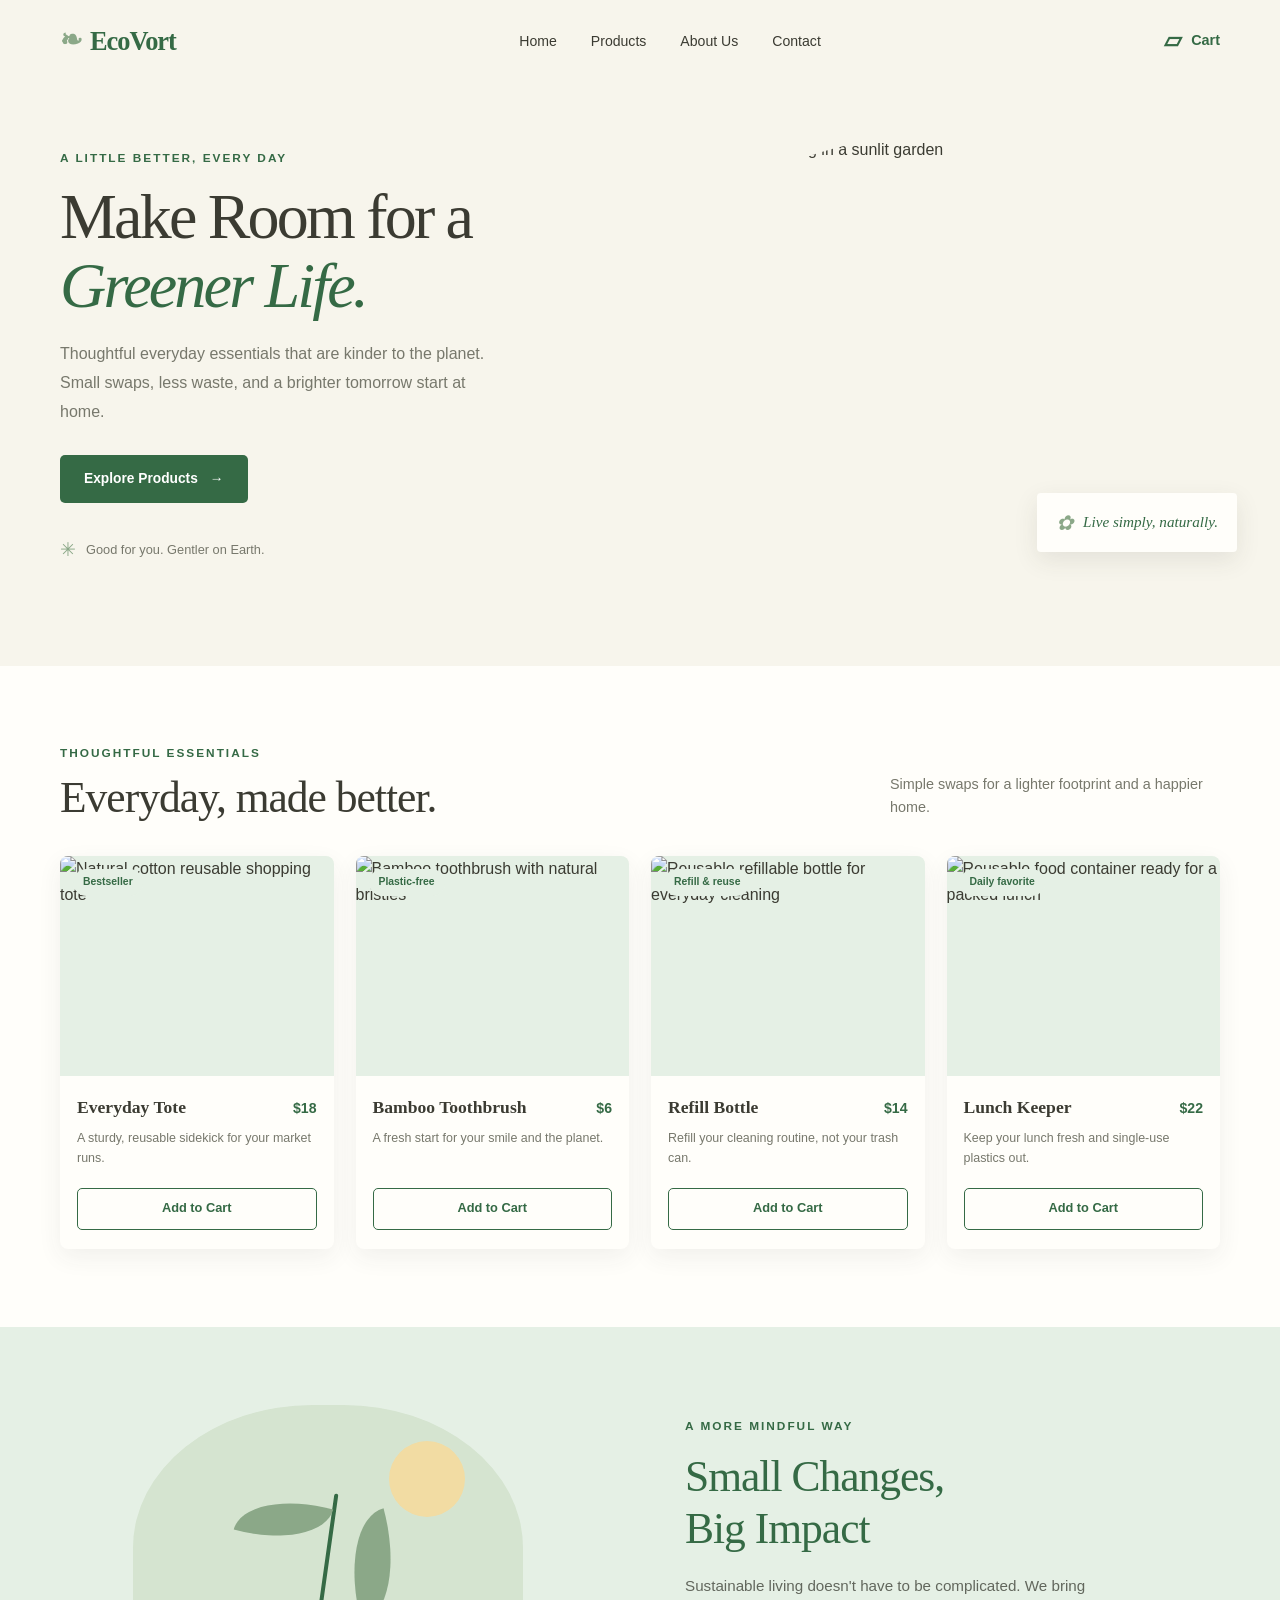
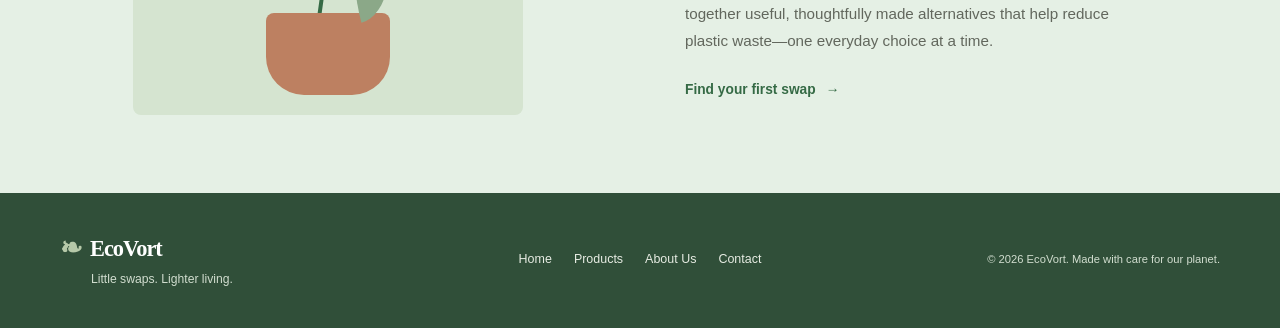
==== index.html @ c3f813a4 "Merge branch 'main' of https://github.com/suryansh-cse/EcoVort" ====
<!DOCTYPE html>
<html lang="en">
<head>
    <meta charset="UTF-8">
    <meta name="viewport" content="width=device-width, initial-scale=1.0">
    <meta name="description" content="Thoughtful everyday essentials for a greener, lower-waste life. Shop sustainable favorites at EcoVort.">
    <title>EcoVort</title>
    <link rel="stylesheet" href="css/style.css">
     <link rel="icon" type="image/svg+xml" href="assets/ecovort-logo.svg">
</head>
<body>
    <!-- Site header and main navigation -->
    <header class="site-header">
        <div class="container header-content">
            <a class="brand" href="#home" aria-label="EcoVort home">
                <span class="brand-leaf" aria-hidden="true">❧</span>
                <span>EcoVort</span>
            </a>

            <nav class="main-nav" aria-label="Main navigation">
                <a href="#home">Home</a>
                <a href="product.html">Products</a>
                <a href="about.html">About Us</a>
                <a href="contact.html">Contact</a>
            </nav>

            <a class="cart-link" href="products.html" aria-label="Shopping cart">
                <span aria-hidden="true">▱</span>
                <span>Cart</span>
            </a>
        </div>
    </header>

    <main>
        <!-- Welcome banner -->
        <section class="hero" id="home">
            <div class="container hero-content">
                <div class="hero-copy">
                    <p class="eyebrow">A little better, every day</p>
                    <h1>Make Room for a <span>Greener Life.</span></h1>
                    <p class="hero-description">
                        Thoughtful everyday essentials that are kinder to the planet.
                        Small swaps, less waste, and a brighter tomorrow start at home.
                    </p>
                    <a class="button button-primary" href="#products">Explore Products <span aria-hidden="true">→</span></a>
                    <div class="hero-note">
                        <span class="note-icon" aria-hidden="true">✳</span>
                        <span>Good for you. Gentler on Earth.</span>
                    </div>
                </div>
                <div class="hero-image-wrap">
                    <img
                        class="hero-image"
                        src="https://images.unsplash.com/photo-1416879595882-3373a0480b5b?auto=format&fit=crop&w=1100&q=85"
                        alt="Green plants growing in a sunlit garden"
                    >
                    <div class="image-caption">
                        <span class="caption-mark" aria-hidden="true">✿</span>
                        <span>Live simply, naturally.</span>
                    </div>
                </div>
            </div>
        </section>

        <!-- Featured sustainable essentials -->
        <section class="products-section section-padding" id="products">
            <div class="container">
                <div class="section-heading">
                    <div>
                        <p class="eyebrow">Thoughtful essentials</p>
                        <h2>Everyday, made better.</h2>
                    </div>
                    <p>Simple swaps for a lighter footprint and a happier home.</p>
                </div>

                <div class="product-grid">
                    <article class="product-card">
                        <div class="product-image-wrap">
                            <img src="https://images.unsplash.com/photo-1597481499750-3e6b22637e12?auto=format&fit=crop&w=750&q=80" alt="Natural cotton reusable shopping tote" loading="lazy">
                            <span class="product-label">Bestseller</span>
                        </div>
                        <div class="product-info">
                            <div class="product-title-row">
                                <h3>Everyday Tote</h3>
                                <span class="price">$18</span>
                            </div>
                            <p>A sturdy, reusable sidekick for your market runs.</p>
                            <button class="button button-outline" type="button">Add to Cart</button>
                        </div>
                    </article>

                    <article class="product-card">
                        <div class="product-image-wrap">
                            <img src="https://images.unsplash.com/photo-1609840114035-3c981b782dfe?auto=format&fit=crop&w=750&q=80" alt="Bamboo toothbrush with natural bristles" loading="lazy">
                            <span class="product-label">Plastic-free</span>
                        </div>
                        <div class="product-info">
                            <div class="product-title-row">
                                <h3>Bamboo Toothbrush</h3>
                                <span class="price">$6</span>
                            </div>
                            <p>A fresh start for your smile and the planet.</p>
                            <button class="button button-outline" type="button">Add to Cart</button>
                        </div>
                    </article>

                    <article class="product-card">
                        <div class="product-image-wrap">
                            <img src="https://images.unsplash.com/photo-1602143407151-7111542de6e8?auto=format&fit=crop&w=750&q=80" alt="Reusable refillable bottle for everyday cleaning" loading="lazy">
                            <span class="product-label">Refill & reuse</span>
                        </div>
                        <div class="product-info">
                            <div class="product-title-row">
                                <h3>Refill Bottle</h3>
                                <span class="price">$14</span>
                            </div>
                            <p>Refill your cleaning routine, not your trash can.</p>
                            <button class="button button-outline" type="button">Add to Cart</button>
                        </div>
                    </article>

                    <article class="product-card">
                        <div class="product-image-wrap">
                            <img src="https://images.unsplash.com/photo-1604335399105-a0c585fd81a1?auto=format&fit=crop&w=750&q=80" alt="Reusable food container ready for a packed lunch" loading="lazy">
                            <span class="product-label">Daily favorite</span>
                        </div>
                        <div class="product-info">
                            <div class="product-title-row">
                                <h3>Lunch Keeper</h3>
                                <span class="price">$22</span>
                            </div>
                            <p>Keep your lunch fresh and single-use plastics out.</p>
                            <button class="button button-outline" type="button">Add to Cart</button>
                        </div>
                    </article>
                </div>
            </div>
        </section>

        <!-- Our approach to sustainable living -->
        <section class="about-section section-padding" id="about">
            <div class="container about-content">
                <div class="about-art" aria-hidden="true">
                    <span class="about-sun"></span>
                    <span class="about-leaf about-leaf-one"></span>
                    <span class="about-leaf about-leaf-two"></span>
                    <span class="about-stem"></span>
                    <span class="about-pot"></span>
                </div>
                <div class="about-copy">
                    <p class="eyebrow">A more mindful way</p>
                    <h2>Small Changes,<br>Big Impact</h2>
                    <p>
                        Sustainable living doesn't have to be complicated. We bring
                        together useful, thoughtfully made alternatives that help
                        reduce plastic waste—one everyday choice at a time.
                    </p>
                    <a class="text-link" href="#products">Find your first swap <span aria-hidden="true">→</span></a>
                </div>
            </div>
        </section>
    </main>

    <!-- Footer and secondary navigation -->
    <footer class="site-footer" id="contact">
        <div class="container footer-content">
            <div class="footer-brand">
                <a class="brand" href="#home"><span class="brand-leaf" aria-hidden="true">❧</span><span>EcoVort</span></a>
                <p>Little swaps. Lighter living.</p>
            </div>
            <nav class="footer-nav" aria-label="Footer navigation">
                <a href="#home">Home</a>
                <a href="#products">Products</a>
                <a href="#about">About Us</a>
                <a href="mailto:hello@ecovort.example">Contact</a>
            </nav>
            <p class="copyright">© 2026 EcoVort. Made with care for our planet.</p>
        </div>
    </footer>
</body>
</html>
---- css/style.css ----
:root {
    --background: #F7F5EC;
    --light-green: #E5F0E5;
    --dark-green: #356A45;
    --accent-green: #8BA888;
    --text: #3B3B32;
    --white: #fffefa;
    --muted: #77786c;
}

* {
    box-sizing: border-box;
}

html {
    scroll-behavior: smooth;
}

body {
    margin: 0;
    background: var(--background);
    color: var(--text);
    font-family: "Avenir Next", Avenir, "Segoe UI", sans-serif;
    line-height: 1.6;
}

img {
    display: block;
    max-width: 100%;
}

a {
    color: inherit;
    text-decoration: none;
}

button {
    font: inherit;
}

.container {
    width: min(1160px, calc(100% - 48px));
    margin: 0 auto;
}

.site-header {
    position: relative;
    z-index: 1;
    background: var(--background);
}

.header-content {
    min-height: 82px;
    display: flex;
    align-items: center;
    justify-content: space-between;
    gap: 28px;
}

.brand {
    display: inline-flex;
    align-items: center;
    gap: 8px;
    color: var(--dark-green);
    font-family: Georgia, "Times New Roman", serif;
    font-size: 1.65rem;
    font-weight: 700;
    letter-spacing: -1px;
}

.brand-leaf {
    color: var(--accent-green);
    font-size: 1.7rem;
    line-height: 1;
}

.main-nav,
.footer-nav {
    display: flex;
    align-items: center;
    gap: 34px;
}

.main-nav a,
.footer-nav a {
    color: var(--text);
    font-size: 0.88rem;
    transition: color 160ms ease;
}

.main-nav a:hover,
.footer-nav a:hover {
    color: var(--dark-green);
}

.cart-link {
    display: inline-flex;
    align-items: center;
    gap: 9px;
    color: var(--dark-green);
    font-size: 0.9rem;
    font-weight: 600;
}

.cart-link span:first-child {
    font-size: 1.45rem;
    line-height: 1;
}

.hero {
    padding: 42px 0 76px;
}

.hero-content {
    display: grid;
    grid-template-columns: 0.95fr 1.05fr;
    align-items: center;
    gap: 72px;
}

.hero-copy {
    padding: 25px 0;
}

.eyebrow {
    margin: 0 0 14px;
    color: var(--dark-green);
    font-size: 0.74rem;
    font-weight: 700;
    letter-spacing: 2px;
    text-transform: uppercase;
}

h1,
h2,
h3,
p {
    margin-top: 0;
}

.hero h1 {
    max-width: 530px;
    margin-bottom: 20px;
    font-family: Georgia, "Times New Roman", serif;
    font-size: clamp(3rem, 5vw, 4.65rem);
    font-weight: 500;
    letter-spacing: -2.8px;
    line-height: 1.08;
}

.hero h1 span {
    color: var(--dark-green);
    font-style: italic;
}

.hero-description {
    max-width: 450px;
    margin-bottom: 28px;
    color: var(--muted);
    font-size: 1rem;
    line-height: 1.8;
}

.button {
    min-height: 48px;
    display: inline-flex;
    align-items: center;
    justify-content: center;
    gap: 12px;
    padding: 0 23px;
    border: 1px solid transparent;
    border-radius: 5px;
    cursor: pointer;
    font-size: 0.86rem;
    font-weight: 600;
    transition: background-color 160ms ease, color 160ms ease, transform 160ms ease;
}

.button:hover {
    transform: translateY(-2px);
}

.button-primary {
    background: var(--dark-green);
    color: white;
}

.button-primary:hover {
    background: #285638;
}

.hero-note {
    display: flex;
    align-items: center;
    gap: 10px;
    margin-top: 32px;
    color: var(--muted);
    font-size: 0.8rem;
}

.note-icon {
    color: var(--accent-green);
    font-size: 1.2rem;
}

.hero-image-wrap {
    position: relative;
    min-height: 440px;
}

.hero-image {
    width: 100%;
    height: 440px;
    border-radius: 48% 48% 7px 7px;
    object-fit: cover;
}

.image-caption {
    position: absolute;
    right: -17px;
    bottom: 25px;
    display: flex;
    align-items: center;
    gap: 10px;
    padding: 13px 19px;
    border-radius: 4px;
    background: var(--white);
    box-shadow: 0 8px 24px rgb(59 59 50 / 10%);
    color: var(--dark-green);
    font-family: Georgia, "Times New Roman", serif;
    font-size: 0.95rem;
    font-style: italic;
}

.caption-mark {
    color: var(--accent-green);
    font-size: 1.3rem;
}

.section-padding {
    padding: 78px 0;
}

.products-section {
    background: #fffefa;
}

.section-heading {
    display: flex;
    align-items: end;
    justify-content: space-between;
    gap: 30px;
    margin-bottom: 33px;
}

.section-heading .eyebrow {
    margin-bottom: 8px;
}

.section-heading h2,
.about-copy h2 {
    margin-bottom: 0;
    font-family: Georgia, "Times New Roman", serif;
    font-size: clamp(2rem, 3.4vw, 2.8rem);
    font-weight: 500;
    letter-spacing: -1px;
    line-height: 1.2;
}

.section-heading > p {
    max-width: 330px;
    margin-bottom: 4px;
    color: var(--muted);
    font-size: 0.9rem;
}

.product-grid {
    display: grid;
    grid-template-columns: repeat(4, minmax(0, 1fr));
    gap: 22px;
}

.product-card {
    overflow: hidden;
    border-radius: 8px;
    background: var(--white);
    box-shadow: 0 8px 24px rgb(59 59 50 / 7%);
}

.product-image-wrap {
    position: relative;
    overflow: hidden;
    background: var(--light-green);
}

.product-image-wrap img {
    width: 100%;
    height: 220px;
    object-fit: cover;
    transition: transform 220ms ease;
}

.product-card:hover .product-image-wrap img {
    transform: scale(1.04);
}

.product-label {
    position: absolute;
    top: 13px;
    left: 13px;
    padding: 5px 10px;
    border-radius: 30px;
    background: var(--light-green);
    color: var(--dark-green);
    font-size: 0.65rem;
    font-weight: 700;
}

.product-info {
    padding: 17px 17px 19px;
}

.product-title-row {
    display: flex;
    align-items: baseline;
    justify-content: space-between;
    gap: 8px;
}

.product-title-row h3 {
    margin-bottom: 7px;
    font-family: Georgia, "Times New Roman", serif;
    font-size: 1.1rem;
    font-weight: 600;
}

.price {
    color: var(--dark-green);
    font-size: 0.88rem;
    font-weight: 700;
}

.product-info p {
    min-height: 43px;
    margin-bottom: 16px;
    color: var(--muted);
    font-size: 0.78rem;
    line-height: 1.6;
}

.button-outline {
    width: 100%;
    min-height: 42px;
    border-color: var(--dark-green);
    background: transparent;
    color: var(--dark-green);
    font-size: 0.8rem;
}

.button-outline:hover {
    background: var(--dark-green);
    color: white;
}

.about-section {
    background: var(--light-green);
}

.about-content {
    display: grid;
    grid-template-columns: 1fr 1fr;
    align-items: center;
    gap: 90px;
}

.about-art {
    position: relative;
    width: min(100%, 390px);
    height: 310px;
    justify-self: center;
    overflow: hidden;
    border-radius: 46% 46% 8px 8px;
    background: #d5e4d0;
}

.about-sun {
    position: absolute;
    top: 36px;
    right: 58px;
    width: 76px;
    height: 76px;
    border-radius: 50%;
    background: #f2dca3;
}

.about-stem {
    position: absolute;
    bottom: 72px;
    left: 49%;
    width: 4px;
    height: 150px;
    border-radius: 5px;
    background: var(--dark-green);
    transform: rotate(8deg);
}

.about-leaf {
    position: absolute;
    z-index: 1;
    width: 91px;
    height: 45px;
    border-radius: 100% 0 100% 0;
    background: var(--accent-green);
}

.about-leaf-one {
    bottom: 173px;
    left: 27%;
    transform: rotate(15deg);
}

.about-leaf-two {
    right: 25%;
    bottom: 124px;
    width: 105px;
    height: 51px;
    transform: rotate(75deg) scaleX(-1);
}

.about-pot {
    position: absolute;
    bottom: 20px;
    left: calc(50% - 62px);
    width: 124px;
    height: 82px;
    border-radius: 8px 8px 38px 38px;
    background: #bd8061;
}

.about-copy {
    max-width: 450px;
}

.about-copy h2 {
    margin-bottom: 18px;
    color: var(--dark-green);
}

.about-copy > p:not(.eyebrow) {
    margin-bottom: 22px;
    color: #62675d;
    font-size: 0.95rem;
    line-height: 1.8;
}

.text-link {
    display: inline-flex;
    align-items: center;
    gap: 10px;
    color: var(--dark-green);
    font-size: 0.86rem;
    font-weight: 700;
}

.site-footer {
    padding: 38px 0;
    background: #304f39;
    color: #f7f5ec;
}

.footer-content {
    display: grid;
    grid-template-columns: 1fr auto 1fr;
    align-items: center;
    gap: 24px;
}

.footer-brand .brand {
    color: white;
    font-size: 1.4rem;
}

.footer-brand .brand-leaf {
    color: #b6c9a9;
}

.footer-brand p {
    margin: 4px 0 0 31px;
    color: #d1ddcf;
    font-size: 0.76rem;
}

.footer-nav {
    gap: 22px;
}

.footer-nav a {
    color: #e7ece3;
    font-size: 0.78rem;
}

.copyright {
    margin: 0;
    color: #d1ddcf;
    font-size: 0.7rem;
    text-align: right;
}

@media (max-width: 900px) {
    .hero-content {
        gap: 38px;
    }

    .hero-image-wrap,
    .hero-image {
        min-height: 380px;
        height: 380px;
    }

    .product-grid {
        grid-template-columns: repeat(2, minmax(0, 1fr));
        gap: 20px;
    }

    .product-image-wrap img {
        height: 250px;
    }

    .about-content {
        gap: 50px;
    }

    .footer-content {
        grid-template-columns: 1fr 1fr;
    }

    .copyright {
        grid-column: 1 / -1;
        text-align: left;
    }
}

@media (max-width: 640px) {
    .container {
        width: min(100% - 36px, 500px);
    }

    .header-content {
        min-height: 72px;
        flex-wrap: wrap;
        gap: 10px;
        padding: 13px 0;
    }

    .brand {
        font-size: 1.45rem;
    }

    .main-nav {
        order: 3;
        width: 100%;
        justify-content: space-between;
        gap: 12px;
        padding-top: 6px;
        border-top: 1px solid rgb(53 106 69 / 12%);
    }

    .main-nav a {
        font-size: 0.76rem;
    }

    .cart-link {
        font-size: 0.82rem;
    }

    .hero {
        padding: 35px 0 55px;
    }

    .hero-content {
        grid-template-columns: 1fr;
        gap: 30px;
    }

    .hero-copy {
        padding: 0;
    }

    .hero h1 {
        max-width: 440px;
        font-size: clamp(2.9rem, 13vw, 4rem);
    }

    .hero-image-wrap,
    .hero-image {
        min-height: 310px;
        height: 310px;
    }

    .image-caption {
        right: 10px;
        bottom: 15px;
    }

    .section-padding {
        padding: 58px 0;
    }

    .section-heading {
        display: block;
        margin-bottom: 25px;
    }

    .section-heading > p {
        margin: 12px 0 0;
    }

    .product-grid {
        gap: 14px;
    }

    .product-image-wrap img {
        height: 170px;
    }

    .product-info {
        padding: 13px;
    }

    .product-title-row {
        align-items: start;
    }

    .product-title-row h3 {
        font-size: 0.98rem;
    }

    .price {
        font-size: 0.8rem;
    }

    .product-info p {
        min-height: 58px;
        font-size: 0.73rem;
    }

    .button-outline {
        padding: 0 8px;
        font-size: 0.74rem;
    }

    .about-content {
        grid-template-columns: 1fr;
        gap: 35px;
    }

    .about-art {
        height: 260px;
    }

    .about-copy h2 {
        font-size: 2.35rem;
    }

    .footer-content {
        grid-template-columns: 1fr;
        gap: 23px;
    }

    .footer-nav {
        flex-wrap: wrap;
        gap: 16px 22px;
    }

    .copyright {
        grid-column: auto;
        text-align: left;
    }
}

@media (max-width: 380px) {
    .container {
        width: calc(100% - 28px);
    }

    .product-grid {
        grid-template-columns: 1fr;
    }

    .product-image-wrap img {
        height: 220px;
    }

    .product-info p {
        min-height: auto;
    }
}

.search-bar {
  display: flex;
  max-width: 400px;
  width: 100%;
  border: 2px solid #ccc;
  border-radius: 24px;
  overflow: hidden;
  font-family: sans-serif;
}

.search-bar input {
  flex: 1;
  padding: 10px 15px;
  border: none;
  outline: none;
  font-size: 16px;
}

.search-bar button {
  background-color: #007bff;
  color: white;
  padding: 10px 20px;
  border: none;
  cursor: pointer;
  font-size: 16px;
  font-weight: bold;
  transition: background 0.2s;
}

.search-bar button:hover {
  background-color: #0056b3;
}
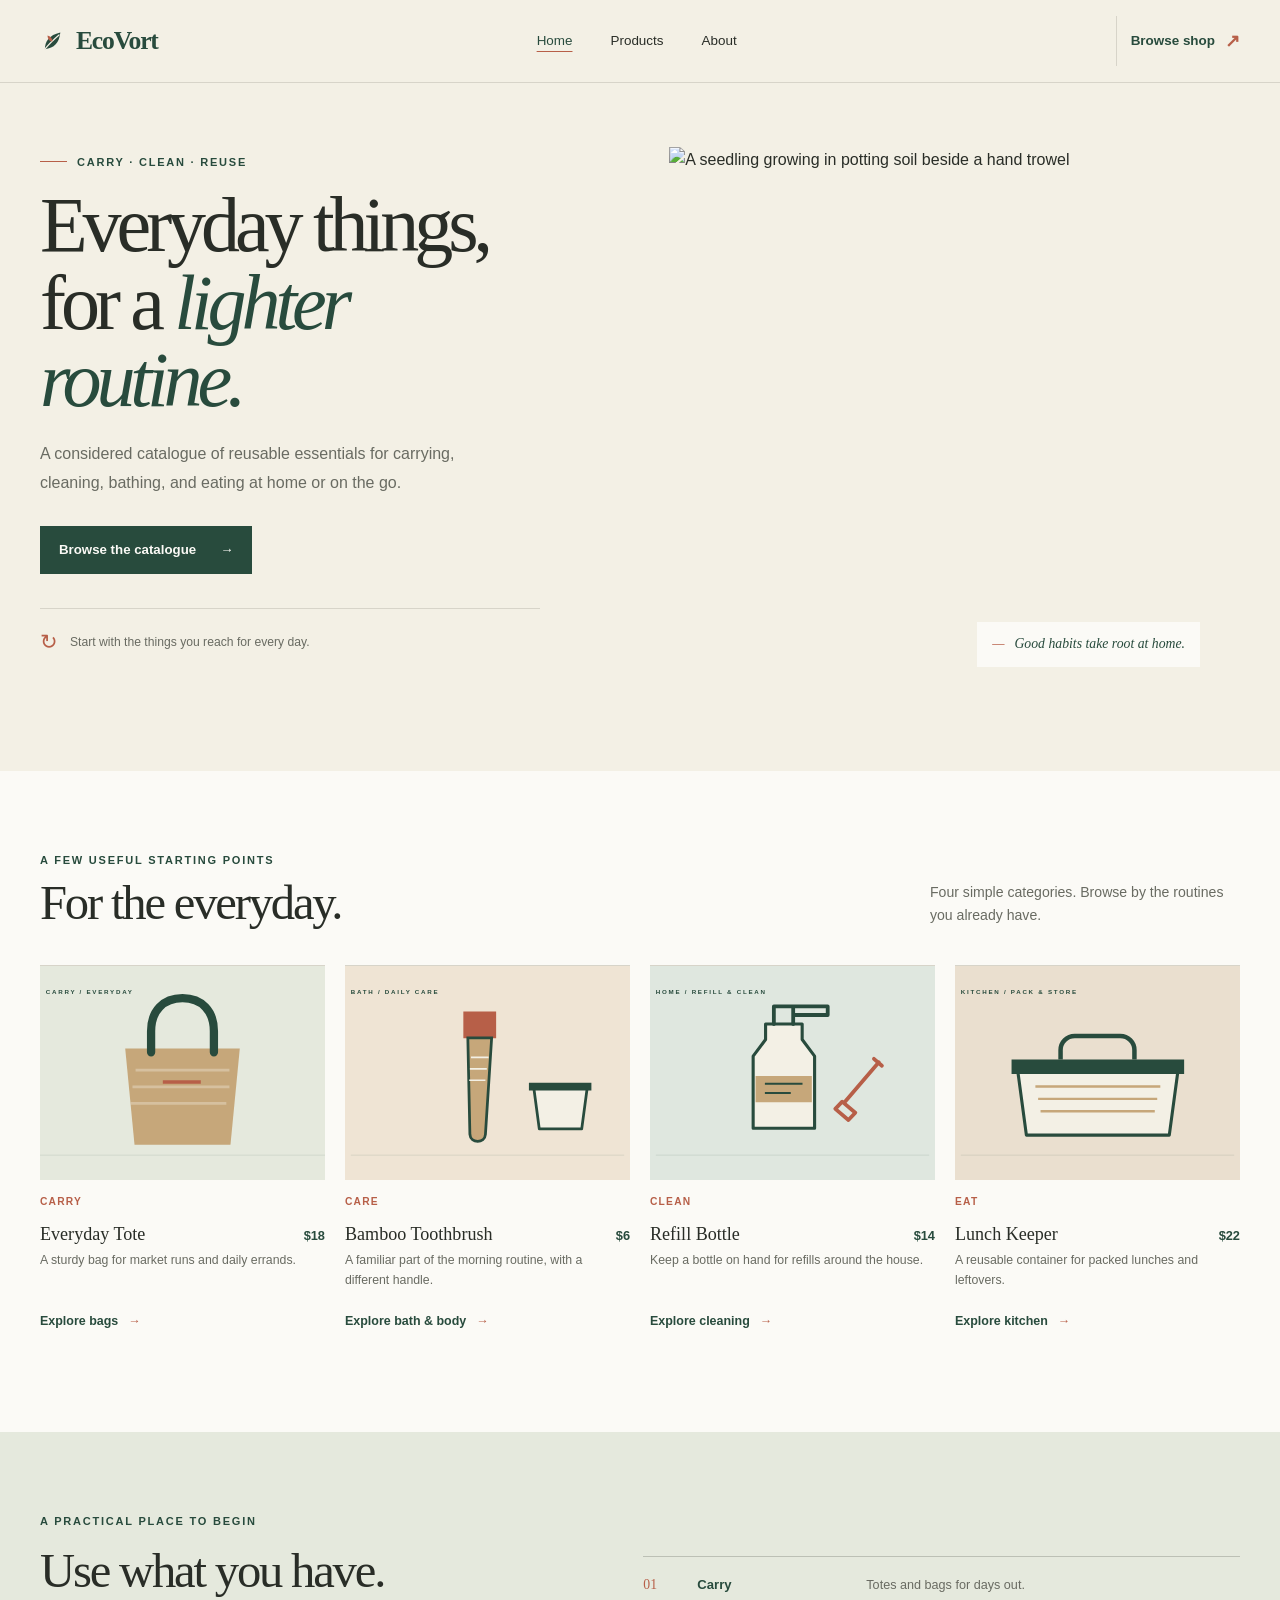
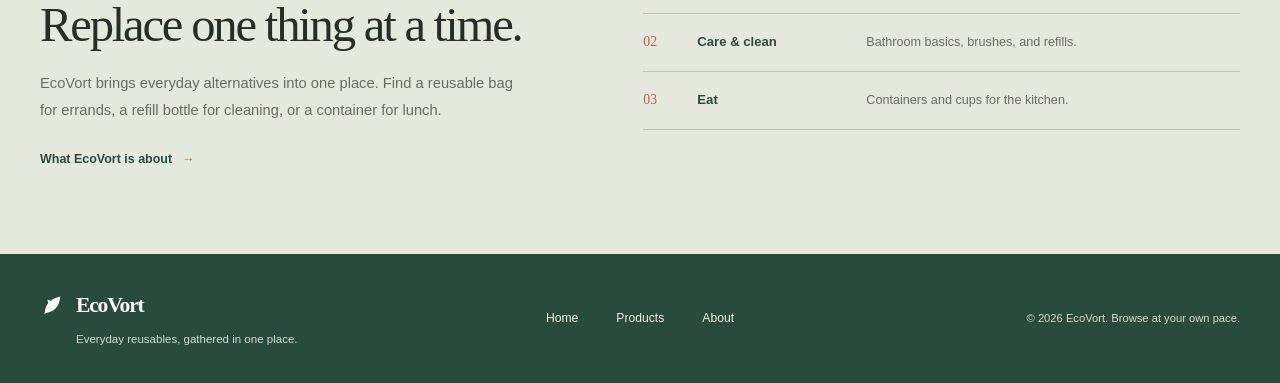
==== commit 4dabbcd9: "EcoVort V 2.0" ====
--- a/index.html
+++ b/index.html
@@ -3,178 +3,179 @@
 <head>
     <meta charset="UTF-8">
     <meta name="viewport" content="width=device-width, initial-scale=1.0">
-    <meta name="description" content="Thoughtful everyday essentials for a greener, lower-waste life. Shop sustainable favorites at EcoVort.">
-    <title>EcoVort</title>
+    <meta name="description" content="Browse reusable everyday essentials for carrying, cleaning, bathing, and the kitchen.">
+    <meta name="theme-color" content="#f3f0e5">
+    <title>EcoVort | Everyday Reusables</title>
     <link rel="stylesheet" href="css/style.css">
-     <link rel="icon" type="image/svg+xml" href="assets/ecovort-logo.svg">
+    <link rel="icon" type="image/svg+xml" href="assets/ecovort-logo.svg">
 </head>
 <body>
-    <!-- Site header and main navigation -->
+    <a class="skip-link" href="#main-content">Skip to content</a>
     <header class="site-header">
         <div class="container header-content">
             <a class="brand" href="#home" aria-label="EcoVort home">
-                <span class="brand-leaf" aria-hidden="true">❧</span>
+                <img class="brand-mark" src="assets/ecovort-logo.svg" alt="">
                 <span>EcoVort</span>
             </a>
-
             <nav class="main-nav" aria-label="Main navigation">
-                <a href="#home">Home</a>
+                <a href="#home" aria-current="page">Home</a>
                 <a href="product.html">Products</a>
-                <a href="about.html">About Us</a>
-                <a href="contact.html">Contact</a>
+                <a href="about.html">About</a>
             </nav>
-
-            <a class="cart-link" href="products.html" aria-label="Shopping cart">
-                <span aria-hidden="true">▱</span>
-                <span>Cart</span>
-            </a>
+            <a class="shop-link" href="product.html#products">Browse shop <span aria-hidden="true">↗</span></a>
         </div>
     </header>
 
-    <main>
-        <!-- Welcome banner -->
+    <main id="main-content">
         <section class="hero" id="home">
             <div class="container hero-content">
                 <div class="hero-copy">
-                    <p class="eyebrow">A little better, every day</p>
-                    <h1>Make Room for a <span>Greener Life.</span></h1>
+                    <p class="eyebrow">Carry · clean · reuse</p>
+                    <h1>Everyday things, for a <span>lighter routine.</span></h1>
                     <p class="hero-description">
-                        Thoughtful everyday essentials that are kinder to the planet.
-                        Small swaps, less waste, and a brighter tomorrow start at home.
+                        A considered catalogue of reusable essentials for carrying,
+                        cleaning, bathing, and eating at home or on the go.
                     </p>
-                    <a class="button button-primary" href="#products">Explore Products <span aria-hidden="true">→</span></a>
+                    <a class="button" href="product.html#products">Browse the catalogue <span aria-hidden="true">→</span></a>
                     <div class="hero-note">
-                        <span class="note-icon" aria-hidden="true">✳</span>
-                        <span>Good for you. Gentler on Earth.</span>
+                        <span class="note-icon" aria-hidden="true">↻</span>
+                        <span>Start with the things you reach for every day.</span>
                     </div>
                 </div>
-                <div class="hero-image-wrap">
+                <figure class="hero-image-wrap">
                     <img
                         class="hero-image"
-                        src="https://images.unsplash.com/photo-1416879595882-3373a0480b5b?auto=format&fit=crop&w=1100&q=85"
-                        alt="Green plants growing in a sunlit garden"
+                        src="https://images.unsplash.com/photo-1416879595882-3373a0480b5b?auto=format&amp;fit=crop&amp;w=1100&amp;q=85"
+                        alt="A seedling growing in potting soil beside a hand trowel"
+                        fetchpriority="high"
                     >
-                    <div class="image-caption">
-                        <span class="caption-mark" aria-hidden="true">✿</span>
-                        <span>Live simply, naturally.</span>
-                    </div>
-                </div>
+                    <figcaption class="image-caption">
+                        <span class="caption-mark" aria-hidden="true">—</span>
+                        <span>Good habits take root at home.</span>
+                    </figcaption>
+                </figure>
             </div>
         </section>
 
-        <!-- Featured sustainable essentials -->
         <section class="products-section section-padding" id="products">
             <div class="container">
                 <div class="section-heading">
                     <div>
-                        <p class="eyebrow">Thoughtful essentials</p>
-                        <h2>Everyday, made better.</h2>
+                        <p class="eyebrow">A few useful starting points</p>
+                        <h2>For the everyday.</h2>
                     </div>
-                    <p>Simple swaps for a lighter footprint and a happier home.</p>
+                    <p>Four simple categories. Browse by the routines you already have.</p>
                 </div>
 
                 <div class="product-grid">
                     <article class="product-card">
                         <div class="product-image-wrap">
-                            <img src="https://images.unsplash.com/photo-1597481499750-3e6b22637e12?auto=format&fit=crop&w=750&q=80" alt="Natural cotton reusable shopping tote" loading="lazy">
-                            <span class="product-label">Bestseller</span>
+                            <img src="assets/category-carry.svg" alt="Illustration of a canvas tote bag" loading="lazy">
                         </div>
+                        <span class="product-label">Carry</span>
                         <div class="product-info">
                             <div class="product-title-row">
                                 <h3>Everyday Tote</h3>
                                 <span class="price">$18</span>
                             </div>
-                            <p>A sturdy, reusable sidekick for your market runs.</p>
-                            <button class="button button-outline" type="button">Add to Cart</button>
+                            <p>A sturdy bag for market runs and daily errands.</p>
+                            <a class="product-link" href="product.html#bags-heading">Explore bags <span aria-hidden="true">→</span></a>
                         </div>
                     </article>
-
                     <article class="product-card">
                         <div class="product-image-wrap">
-                            <img src="https://images.unsplash.com/photo-1609840114035-3c981b782dfe?auto=format&fit=crop&w=750&q=80" alt="Bamboo toothbrush with natural bristles" loading="lazy">
-                            <span class="product-label">Plastic-free</span>
+                            <img src="assets/category-care.svg" alt="Illustration of everyday bath and body items" loading="lazy">
                         </div>
+                        <span class="product-label">Care</span>
                         <div class="product-info">
                             <div class="product-title-row">
                                 <h3>Bamboo Toothbrush</h3>
                                 <span class="price">$6</span>
                             </div>
-                            <p>A fresh start for your smile and the planet.</p>
-                            <button class="button button-outline" type="button">Add to Cart</button>
+                            <p>A familiar part of the morning routine, with a different handle.</p>
+                            <a class="product-link" href="product.html#care-heading">Explore bath &amp; body <span aria-hidden="true">→</span></a>
                         </div>
                     </article>
-
                     <article class="product-card">
                         <div class="product-image-wrap">
-                            <img src="https://images.unsplash.com/photo-1602143407151-7111542de6e8?auto=format&fit=crop&w=750&q=80" alt="Reusable refillable bottle for everyday cleaning" loading="lazy">
-                            <span class="product-label">Refill & reuse</span>
+                            <img src="assets/category-cleaning.svg" alt="Illustration of a refill bottle and cleaning brush" loading="lazy">
                         </div>
+                        <span class="product-label">Clean</span>
                         <div class="product-info">
                             <div class="product-title-row">
                                 <h3>Refill Bottle</h3>
                                 <span class="price">$14</span>
                             </div>
-                            <p>Refill your cleaning routine, not your trash can.</p>
-                            <button class="button button-outline" type="button">Add to Cart</button>
+                            <p>Keep a bottle on hand for refills around the house.</p>
+                            <a class="product-link" href="product.html#cleaning-heading">Explore cleaning <span aria-hidden="true">→</span></a>
                         </div>
                     </article>
-
                     <article class="product-card">
                         <div class="product-image-wrap">
-                            <img src="https://images.unsplash.com/photo-1604335399105-a0c585fd81a1?auto=format&fit=crop&w=750&q=80" alt="Reusable food container ready for a packed lunch" loading="lazy">
-                            <span class="product-label">Daily favorite</span>
+                            <img src="assets/category-kitchen.svg" alt="Illustration of a reusable food container" loading="lazy">
                         </div>
+                        <span class="product-label">Eat</span>
                         <div class="product-info">
                             <div class="product-title-row">
                                 <h3>Lunch Keeper</h3>
                                 <span class="price">$22</span>
                             </div>
-                            <p>Keep your lunch fresh and single-use plastics out.</p>
-                            <button class="button button-outline" type="button">Add to Cart</button>
+                            <p>A reusable container for packed lunches and leftovers.</p>
+                            <a class="product-link" href="product.html#kitchen-heading">Explore kitchen <span aria-hidden="true">→</span></a>
                         </div>
                     </article>
                 </div>
             </div>
         </section>
 
-        <!-- Our approach to sustainable living -->
         <section class="about-section section-padding" id="about">
             <div class="container about-content">
-                <div class="about-art" aria-hidden="true">
-                    <span class="about-sun"></span>
-                    <span class="about-leaf about-leaf-one"></span>
-                    <span class="about-leaf about-leaf-two"></span>
-                    <span class="about-stem"></span>
-                    <span class="about-pot"></span>
+                <div class="about-copy">
+                    <p class="eyebrow">A practical place to begin</p>
+                    <h2>Use what you have. Replace one thing at a time.</h2>
+                    <p>
+                        EcoVort brings everyday alternatives into one place.
+                        Find a reusable bag for errands, a refill bottle for
+                        cleaning, or a container for lunch.
+                    </p>
+                    <a class="text-link" href="about.html">What EcoVort is about <span aria-hidden="true">→</span></a>
                 </div>
-                <div class="about-copy">
-                    <p class="eyebrow">A more mindful way</p>
-                    <h2>Small Changes,<br>Big Impact</h2>
-                    <p>
-                        Sustainable living doesn't have to be complicated. We bring
-                        together useful, thoughtfully made alternatives that help
-                        reduce plastic waste—one everyday choice at a time.
-                    </p>
-                    <a class="text-link" href="#products">Find your first swap <span aria-hidden="true">→</span></a>
+                <div class="practice-list" aria-label="Browse by routine">
+                    <div class="practice-row">
+                        <span class="practice-number">01</span>
+                        <strong>Carry</strong>
+                        <span>Totes and bags for days out.</span>
+                    </div>
+                    <div class="practice-row">
+                        <span class="practice-number">02</span>
+                        <strong>Care &amp; clean</strong>
+                        <span>Bathroom basics, brushes, and refills.</span>
+                    </div>
+                    <div class="practice-row">
+                        <span class="practice-number">03</span>
+                        <strong>Eat</strong>
+                        <span>Containers and cups for the kitchen.</span>
+                    </div>
                 </div>
             </div>
         </section>
     </main>
 
-    <!-- Footer and secondary navigation -->
-    <footer class="site-footer" id="contact">
+    <footer class="site-footer">
         <div class="container footer-content">
             <div class="footer-brand">
-                <a class="brand" href="#home"><span class="brand-leaf" aria-hidden="true">❧</span><span>EcoVort</span></a>
-                <p>Little swaps. Lighter living.</p>
+                <a class="brand" href="#home">
+                    <img class="brand-mark" src="assets/ecovort-logo.svg" alt="">
+                    <span>EcoVort</span>
+                </a>
+                <p>Everyday reusables, gathered in one place.</p>
             </div>
             <nav class="footer-nav" aria-label="Footer navigation">
                 <a href="#home">Home</a>
-                <a href="#products">Products</a>
-                <a href="#about">About Us</a>
-                <a href="mailto:hello@ecovort.example">Contact</a>
+                <a href="product.html">Products</a>
+                <a href="about.html">About</a>
             </nav>
-            <p class="copyright">© 2026 EcoVort. Made with care for our planet.</p>
+            <p class="copyright">© 2026 EcoVort. Browse at your own pace.</p>
         </div>
     </footer>
 </body>
--- a/css/style.css
+++ b/css/style.css
@@ -1,11 +1,16 @@
 :root {
-    --background: #F7F5EC;
-    --light-green: #E5F0E5;
-    --dark-green: #356A45;
-    --accent-green: #8BA888;
-    --text: #3B3B32;
-    --white: #fffefa;
-    --muted: #77786c;
+    color-scheme: light;
+    --paper: #f3f0e5;
+    --paper-light: #fbfaf6;
+    --paper-green: #e5e9dd;
+    --ink: #292d27;
+    --forest: #284b3d;
+    --moss: #788a70;
+    --clay: #b75f48;
+    --line: #d7d4c9;
+    --muted: #696b62;
+    --serif: Georgia, "Times New Roman", serif;
+    --sans: "Avenir Next", Avenir, "Segoe UI", sans-serif;
 }
 
 * {
@@ -14,14 +19,15 @@
 
 html {
     scroll-behavior: smooth;
+    scroll-padding-top: 24px;
 }
 
 body {
     margin: 0;
-    background: var(--background);
-    color: var(--text);
-    font-family: "Avenir Next", Avenir, "Segoe UI", sans-serif;
-    line-height: 1.6;
+    background: var(--paper);
+    color: var(--ink);
+    font-family: var(--sans);
+    line-height: 1.65;
 }
 
 img {
@@ -34,19 +40,43 @@
     text-decoration: none;
 }
 
-button {
+button,
+input {
     font: inherit;
 }
 
+a:focus-visible,
+button:focus-visible,
+input:focus-visible {
+    outline: 2px solid var(--clay);
+    outline-offset: 4px;
+}
+
+.skip-link {
+    position: absolute;
+    z-index: 5;
+    top: 8px;
+    left: 8px;
+    padding: 8px 12px;
+    transform: translateY(-150%);
+    background: var(--ink);
+    color: var(--paper-light);
+}
+
+.skip-link:focus {
+    transform: translateY(0);
+}
+
 .container {
-    width: min(1160px, calc(100% - 48px));
-    margin: 0 auto;
+    width: min(1200px, calc(100% - 64px));
+    margin-inline: auto;
 }
 
 .site-header {
     position: relative;
-    z-index: 1;
-    background: var(--background);
+    z-index: 2;
+    border-bottom: 1px solid var(--line);
+    background: var(--paper);
 }
 
 .header-content {
@@ -54,195 +84,202 @@
     display: flex;
     align-items: center;
     justify-content: space-between;
-    gap: 28px;
+    gap: 30px;
 }
 
 .brand {
     display: inline-flex;
-    align-items: center;
-    gap: 8px;
-    color: var(--dark-green);
-    font-family: Georgia, "Times New Roman", serif;
-    font-size: 1.65rem;
+    flex: 0 0 auto;
+    align-items: center;
+    gap: 10px;
+    color: var(--forest);
+    font-family: var(--serif);
+    font-size: 1.6rem;
     font-weight: 700;
-    letter-spacing: -1px;
-}
-
-.brand-leaf {
-    color: var(--accent-green);
-    font-size: 1.7rem;
-    line-height: 1;
+    letter-spacing: -1.2px;
+}
+
+.brand-mark {
+    width: 26px;
+    height: 26px;
 }
 
 .main-nav,
 .footer-nav {
     display: flex;
     align-items: center;
-    gap: 34px;
+    gap: clamp(18px, 3vw, 38px);
 }
 
 .main-nav a,
 .footer-nav a {
-    color: var(--text);
-    font-size: 0.88rem;
+    color: var(--ink);
+    font-size: 0.84rem;
     transition: color 160ms ease;
 }
 
 .main-nav a:hover,
 .footer-nav a:hover {
-    color: var(--dark-green);
-}
-
-.cart-link {
+    color: var(--clay);
+}
+
+.main-nav a[aria-current="page"] {
+    color: var(--forest);
+    text-decoration: underline;
+    text-decoration-color: var(--clay);
+    text-underline-offset: 6px;
+}
+
+.shop-link {
     display: inline-flex;
-    align-items: center;
-    gap: 9px;
-    color: var(--dark-green);
-    font-size: 0.9rem;
-    font-weight: 600;
-}
-
-.cart-link span:first-child {
-    font-size: 1.45rem;
-    line-height: 1;
+    flex: 0 0 auto;
+    align-items: center;
+    gap: 10px;
+    padding: 10px 0 10px 14px;
+    border-left: 1px solid var(--line);
+    color: var(--forest);
+    font-size: 0.84rem;
+    font-weight: 700;
+}
+
+.shop-link span {
+    color: var(--clay);
+    font-size: 1.15rem;
+}
+
+.eyebrow {
+    margin: 0 0 16px;
+    color: var(--forest);
+    font-size: 0.69rem;
+    font-weight: 700;
+    letter-spacing: 0.16em;
+    line-height: 1.4;
+    text-transform: uppercase;
 }
 
 .hero {
-    padding: 42px 0 76px;
+    padding: 48px 0 88px;
 }
 
 .hero-content {
     display: grid;
-    grid-template-columns: 0.95fr 1.05fr;
-    align-items: center;
-    gap: 72px;
+    grid-template-columns: minmax(0, 0.9fr) minmax(0, 1.1fr);
+    align-items: center;
+    gap: clamp(42px, 7vw, 92px);
 }
 
 .hero-copy {
-    padding: 25px 0;
-}
-
-.eyebrow {
-    margin: 0 0 14px;
-    color: var(--dark-green);
-    font-size: 0.74rem;
-    font-weight: 700;
-    letter-spacing: 2px;
-    text-transform: uppercase;
-}
-
-h1,
-h2,
-h3,
-p {
-    margin-top: 0;
-}
-
-.hero h1 {
-    max-width: 530px;
-    margin-bottom: 20px;
-    font-family: Georgia, "Times New Roman", serif;
-    font-size: clamp(3rem, 5vw, 4.65rem);
-    font-weight: 500;
-    letter-spacing: -2.8px;
-    line-height: 1.08;
+    padding: 16px 0;
+}
+
+.hero-copy .eyebrow::before {
+    display: inline-block;
+    width: 27px;
+    height: 1px;
+    margin: 0 10px 4px 0;
+    background: var(--clay);
+    content: "";
+}
+
+.hero h1,
+.about-lead h1 {
+    max-width: 590px;
+    margin: 0 0 22px;
+    font-family: var(--serif);
+    font-size: clamp(3.35rem, 6.1vw, 5.7rem);
+    font-weight: 400;
+    letter-spacing: -0.065em;
+    line-height: 0.99;
 }
 
 .hero h1 span {
-    color: var(--dark-green);
+    color: var(--forest);
     font-style: italic;
 }
 
 .hero-description {
-    max-width: 450px;
-    margin-bottom: 28px;
+    max-width: 460px;
+    margin: 0 0 28px;
     color: var(--muted);
     font-size: 1rem;
     line-height: 1.8;
 }
 
 .button {
+    display: inline-flex;
     min-height: 48px;
-    display: inline-flex;
     align-items: center;
     justify-content: center;
-    gap: 12px;
-    padding: 0 23px;
-    border: 1px solid transparent;
-    border-radius: 5px;
+    gap: 24px;
+    padding: 0 18px;
+    border: 1px solid var(--forest);
+    background: var(--forest);
+    color: var(--paper-light);
     cursor: pointer;
-    font-size: 0.86rem;
-    font-weight: 600;
-    transition: background-color 160ms ease, color 160ms ease, transform 160ms ease;
+    font-size: 0.83rem;
+    font-weight: 700;
+    transition: background-color 160ms ease, color 160ms ease;
 }
 
 .button:hover {
-    transform: translateY(-2px);
-}
-
-.button-primary {
-    background: var(--dark-green);
-    color: white;
-}
-
-.button-primary:hover {
-    background: #285638;
+    background: var(--paper);
+    color: var(--forest);
 }
 
 .hero-note {
     display: flex;
     align-items: center;
-    gap: 10px;
-    margin-top: 32px;
+    gap: 12px;
+    margin-top: 34px;
+    padding-top: 16px;
+    border-top: 1px solid var(--line);
     color: var(--muted);
-    font-size: 0.8rem;
+    font-size: 0.76rem;
 }
 
 .note-icon {
-    color: var(--accent-green);
-    font-size: 1.2rem;
+    color: var(--clay);
+    font-family: var(--serif);
+    font-size: 1.3rem;
 }
 
 .hero-image-wrap {
     position: relative;
-    min-height: 440px;
+    min-width: 0;
 }
 
 .hero-image {
     width: 100%;
-    height: 440px;
-    border-radius: 48% 48% 7px 7px;
+    height: clamp(360px, 42vw, 520px);
     object-fit: cover;
+    object-position: center;
 }
 
 .image-caption {
     position: absolute;
-    right: -17px;
-    bottom: 25px;
+    right: 0;
+    bottom: 0;
     display: flex;
     align-items: center;
     gap: 10px;
-    padding: 13px 19px;
-    border-radius: 4px;
-    background: var(--white);
-    box-shadow: 0 8px 24px rgb(59 59 50 / 10%);
-    color: var(--dark-green);
-    font-family: Georgia, "Times New Roman", serif;
-    font-size: 0.95rem;
+    padding: 11px 15px;
+    background: var(--paper-light);
+    color: var(--forest);
+    font-family: var(--serif);
+    font-size: 0.86rem;
     font-style: italic;
 }
 
 .caption-mark {
-    color: var(--accent-green);
-    font-size: 1.3rem;
+    color: var(--clay);
 }
 
 .section-padding {
-    padding: 78px 0;
+    padding: 82px 0;
 }
 
 .products-section {
-    background: #fffefa;
+    background: var(--paper-light);
 }
 
 .section-heading {
@@ -250,222 +287,183 @@
     align-items: end;
     justify-content: space-between;
     gap: 30px;
-    margin-bottom: 33px;
+    margin-bottom: 34px;
 }
 
 .section-heading .eyebrow {
-    margin-bottom: 8px;
+    margin-bottom: 9px;
 }
 
 .section-heading h2,
-.about-copy h2 {
-    margin-bottom: 0;
-    font-family: Georgia, "Times New Roman", serif;
-    font-size: clamp(2rem, 3.4vw, 2.8rem);
-    font-weight: 500;
-    letter-spacing: -1px;
-    line-height: 1.2;
+.about-copy h2,
+.about-note h2 {
+    margin: 0;
+    font-family: var(--serif);
+    font-size: clamp(2.15rem, 3.8vw, 3.1rem);
+    font-weight: 400;
+    letter-spacing: -0.045em;
+    line-height: 1.1;
 }
 
 .section-heading > p {
-    max-width: 330px;
-    margin-bottom: 4px;
+    max-width: 310px;
+    margin: 0 0 4px;
     color: var(--muted);
-    font-size: 0.9rem;
+    font-size: 0.88rem;
 }
 
 .product-grid {
     display: grid;
     grid-template-columns: repeat(4, minmax(0, 1fr));
-    gap: 22px;
+    gap: 20px;
 }
 
 .product-card {
-    overflow: hidden;
-    border-radius: 8px;
-    background: var(--white);
-    box-shadow: 0 8px 24px rgb(59 59 50 / 7%);
+    min-width: 0;
+    border-top: 1px solid var(--line);
 }
 
 .product-image-wrap {
     position: relative;
     overflow: hidden;
-    background: var(--light-green);
+    background: var(--paper-green);
 }
 
 .product-image-wrap img {
     width: 100%;
-    height: 220px;
+    height: 214px;
     object-fit: cover;
     transition: transform 220ms ease;
 }
 
 .product-card:hover .product-image-wrap img {
-    transform: scale(1.04);
+    transform: scale(1.025);
 }
 
 .product-label {
-    position: absolute;
-    top: 13px;
-    left: 13px;
-    padding: 5px 10px;
-    border-radius: 30px;
-    background: var(--light-green);
-    color: var(--dark-green);
-    font-size: 0.65rem;
+    display: block;
+    margin-top: 14px;
+    color: var(--clay);
+    font-size: 0.64rem;
     font-weight: 700;
+    letter-spacing: 0.12em;
+    text-transform: uppercase;
 }
 
 .product-info {
-    padding: 17px 17px 19px;
+    padding: 12px 0 16px;
 }
 
 .product-title-row {
     display: flex;
     align-items: baseline;
     justify-content: space-between;
-    gap: 8px;
+    gap: 10px;
 }
 
 .product-title-row h3 {
-    margin-bottom: 7px;
-    font-family: Georgia, "Times New Roman", serif;
-    font-size: 1.1rem;
-    font-weight: 600;
+    margin: 0 0 6px;
+    font-family: var(--serif);
+    font-size: 1.13rem;
+    font-weight: 500;
+    line-height: 1.25;
 }
 
 .price {
-    color: var(--dark-green);
-    font-size: 0.88rem;
+    flex: 0 0 auto;
+    color: var(--forest);
+    font-size: 0.8rem;
     font-weight: 700;
 }
 
 .product-info p {
-    min-height: 43px;
-    margin-bottom: 16px;
+    min-height: 42px;
+    margin: 0 0 14px;
     color: var(--muted);
+    font-size: 0.77rem;
+    line-height: 1.6;
+}
+
+.product-link,
+.text-link {
+    display: inline-flex;
+    align-items: center;
+    gap: 10px;
+    color: var(--forest);
     font-size: 0.78rem;
-    line-height: 1.6;
-}
-
-.button-outline {
-    width: 100%;
-    min-height: 42px;
-    border-color: var(--dark-green);
-    background: transparent;
-    color: var(--dark-green);
-    font-size: 0.8rem;
-}
-
-.button-outline:hover {
-    background: var(--dark-green);
-    color: white;
+    font-weight: 700;
+}
+
+.product-link span,
+.text-link span {
+    color: var(--clay);
+    transition: transform 160ms ease;
+}
+
+.product-link:hover span,
+.text-link:hover span {
+    transform: translateX(3px);
 }
 
 .about-section {
-    background: var(--light-green);
+    background: var(--paper-green);
 }
 
 .about-content {
     display: grid;
-    grid-template-columns: 1fr 1fr;
-    align-items: center;
-    gap: 90px;
-}
-
-.about-art {
-    position: relative;
-    width: min(100%, 390px);
-    height: 310px;
-    justify-self: center;
-    overflow: hidden;
-    border-radius: 46% 46% 8px 8px;
-    background: #d5e4d0;
-}
-
-.about-sun {
-    position: absolute;
-    top: 36px;
-    right: 58px;
-    width: 76px;
-    height: 76px;
-    border-radius: 50%;
-    background: #f2dca3;
-}
-
-.about-stem {
-    position: absolute;
-    bottom: 72px;
-    left: 49%;
-    width: 4px;
-    height: 150px;
-    border-radius: 5px;
-    background: var(--dark-green);
-    transform: rotate(8deg);
-}
-
-.about-leaf {
-    position: absolute;
-    z-index: 1;
-    width: 91px;
-    height: 45px;
-    border-radius: 100% 0 100% 0;
-    background: var(--accent-green);
-}
-
-.about-leaf-one {
-    bottom: 173px;
-    left: 27%;
-    transform: rotate(15deg);
-}
-
-.about-leaf-two {
-    right: 25%;
-    bottom: 124px;
-    width: 105px;
-    height: 51px;
-    transform: rotate(75deg) scaleX(-1);
-}
-
-.about-pot {
-    position: absolute;
-    bottom: 20px;
-    left: calc(50% - 62px);
-    width: 124px;
-    height: 82px;
-    border-radius: 8px 8px 38px 38px;
-    background: #bd8061;
+    grid-template-columns: minmax(0, 0.9fr) minmax(0, 1.1fr);
+    align-items: center;
+    gap: clamp(48px, 9vw, 124px);
 }
 
 .about-copy {
-    max-width: 450px;
+    max-width: 490px;
 }
 
 .about-copy h2 {
     margin-bottom: 18px;
-    color: var(--dark-green);
 }
 
 .about-copy > p:not(.eyebrow) {
-    margin-bottom: 22px;
-    color: #62675d;
-    font-size: 0.95rem;
+    margin: 0 0 22px;
+    color: var(--muted);
+    font-size: 0.92rem;
     line-height: 1.8;
 }
 
-.text-link {
-    display: inline-flex;
-    align-items: center;
-    gap: 10px;
-    color: var(--dark-green);
+.practice-list {
+    border-top: 1px solid rgb(41 45 39 / 22%);
+}
+
+.practice-row {
+    display: grid;
+    grid-template-columns: 42px minmax(82px, 0.42fr) 1fr;
+    align-items: baseline;
+    gap: 12px;
+    padding: 17px 0;
+    border-bottom: 1px solid rgb(41 45 39 / 22%);
+}
+
+.practice-number {
+    color: var(--clay);
+    font-family: var(--serif);
     font-size: 0.86rem;
-    font-weight: 700;
+}
+
+.practice-row strong {
+    color: var(--forest);
+    font-size: 0.82rem;
+}
+
+.practice-row span:last-child {
+    color: var(--muted);
+    font-size: 0.79rem;
 }
 
 .site-footer {
-    padding: 38px 0;
-    background: #304f39;
-    color: #f7f5ec;
+    padding: 34px 0;
+    background: var(--forest);
+    color: var(--paper);
 }
 
 .footer-content {
@@ -476,58 +474,48 @@
 }
 
 .footer-brand .brand {
-    color: white;
-    font-size: 1.4rem;
-}
-
-.footer-brand .brand-leaf {
-    color: #b6c9a9;
+    color: var(--paper-light);
+    font-size: 1.35rem;
+}
+
+.footer-brand .brand-mark {
+    filter: brightness(0) invert(1);
 }
 
 .footer-brand p {
-    margin: 4px 0 0 31px;
-    color: #d1ddcf;
+    margin: 3px 0 0 36px;
+    color: #d3ddcf;
+    font-size: 0.72rem;
+}
+
+.footer-nav a {
+    color: var(--paper);
     font-size: 0.76rem;
-}
-
-.footer-nav {
-    gap: 22px;
-}
-
-.footer-nav a {
-    color: #e7ece3;
-    font-size: 0.78rem;
 }
 
 .copyright {
     margin: 0;
-    color: #d1ddcf;
+    color: #d3ddcf;
     font-size: 0.7rem;
     text-align: right;
 }
 
-@media (max-width: 900px) {
+@media (max-width: 920px) {
     .hero-content {
-        gap: 38px;
-    }
-
-    .hero-image-wrap,
-    .hero-image {
-        min-height: 380px;
-        height: 380px;
+        gap: 42px;
     }
 
     .product-grid {
         grid-template-columns: repeat(2, minmax(0, 1fr));
-        gap: 20px;
+        row-gap: 30px;
     }
 
     .product-image-wrap img {
-        height: 250px;
+        height: clamp(190px, 30vw, 260px);
     }
 
     .about-content {
-        gap: 50px;
+        gap: 48px;
     }
 
     .footer-content {
@@ -540,44 +528,61 @@
     }
 }
 
+@media (max-width: 760px) {
+    .hero {
+        padding: 40px 0 62px;
+    }
+
+    .hero-content {
+        grid-template-columns: 1fr;
+        gap: 28px;
+    }
+
+    .hero-image {
+        height: min(68vw, 430px);
+    }
+}
+
 @media (max-width: 640px) {
     .container {
-        width: min(100% - 36px, 500px);
+        width: min(100% - 36px, 520px);
     }
 
     .header-content {
-        min-height: 72px;
-        flex-wrap: wrap;
-        gap: 10px;
-        padding: 13px 0;
+        min-height: 0;
+        display: grid;
+        grid-template-columns: 1fr auto;
+        gap: 0 16px;
+        padding: 14px 0 0;
     }
 
     .brand {
         font-size: 1.45rem;
     }
 
+    .shop-link {
+        padding: 6px 0 6px 12px;
+    }
+
     .main-nav {
-        order: 3;
-        width: 100%;
+        grid-column: 1 / -1;
         justify-content: space-between;
         gap: 12px;
-        padding-top: 6px;
-        border-top: 1px solid rgb(53 106 69 / 12%);
+        margin-top: 12px;
+        padding: 10px 0 11px;
+        border-top: 1px solid var(--line);
     }
 
     .main-nav a {
-        font-size: 0.76rem;
-    }
-
-    .cart-link {
-        font-size: 0.82rem;
+        font-size: 0.75rem;
     }
 
     .hero {
-        padding: 35px 0 55px;
-    }
-
-    .hero-content {
+        padding: 40px 0 56px;
+    }
+
+    .hero-content,
+    .about-content {
         grid-template-columns: 1fr;
         gap: 30px;
     }
@@ -586,20 +591,18 @@
         padding: 0;
     }
 
-    .hero h1 {
-        max-width: 440px;
-        font-size: clamp(2.9rem, 13vw, 4rem);
-    }
-
-    .hero-image-wrap,
+    .hero h1,
+    .about-lead h1 {
+        max-width: 500px;
+        font-size: clamp(3.1rem, 14vw, 4.5rem);
+    }
+
     .hero-image {
-        min-height: 310px;
-        height: 310px;
-    }
-
-    .image-caption {
-        right: 10px;
-        bottom: 15px;
+        height: min(84vw, 390px);
+    }
+
+    .hero-note {
+        margin-top: 25px;
     }
 
     .section-padding {
@@ -612,64 +615,49 @@
     }
 
     .section-heading > p {
-        margin: 12px 0 0;
+        margin-top: 12px;
     }
 
     .product-grid {
-        gap: 14px;
+        gap: 24px 14px;
     }
 
     .product-image-wrap img {
-        height: 170px;
+        height: clamp(150px, 44vw, 220px);
     }
 
     .product-info {
-        padding: 13px;
+        padding-top: 10px;
     }
 
     .product-title-row {
         align-items: start;
+        flex-direction: column;
+        gap: 0;
     }
 
     .product-title-row h3 {
-        font-size: 0.98rem;
-    }
-
-    .price {
-        font-size: 0.8rem;
+        font-size: 1rem;
     }
 
     .product-info p {
-        min-height: 58px;
-        font-size: 0.73rem;
-    }
-
-    .button-outline {
-        padding: 0 8px;
-        font-size: 0.74rem;
-    }
-
-    .about-content {
-        grid-template-columns: 1fr;
-        gap: 35px;
-    }
-
-    .about-art {
-        height: 260px;
-    }
-
-    .about-copy h2 {
-        font-size: 2.35rem;
+        min-height: 0;
+        font-size: 0.72rem;
+    }
+
+    .practice-row {
+        grid-template-columns: 30px minmax(72px, 0.45fr) 1fr;
+        gap: 8px;
     }
 
     .footer-content {
         grid-template-columns: 1fr;
-        gap: 23px;
+        gap: 22px;
     }
 
     .footer-nav {
         flex-wrap: wrap;
-        gap: 16px 22px;
+        gap: 12px 22px;
     }
 
     .copyright {
@@ -678,53 +666,11 @@
     }
 }
 
-@media (max-width: 380px) {
-    .container {
-        width: calc(100% - 28px);
-    }
-
-    .product-grid {
-        grid-template-columns: 1fr;
-    }
-
-    .product-image-wrap img {
-        height: 220px;
-    }
-
-    .product-info p {
-        min-height: auto;
-    }
-}
-
-.search-bar {
-  display: flex;
-  max-width: 400px;
-  width: 100%;
-  border: 2px solid #ccc;
-  border-radius: 24px;
-  overflow: hidden;
-  font-family: sans-serif;
-}
-
-.search-bar input {
-  flex: 1;
-  padding: 10px 15px;
-  border: none;
-  outline: none;
-  font-size: 16px;
-}
-
-.search-bar button {
-  background-color: #007bff;
-  color: white;
-  padding: 10px 20px;
-  border: none;
-  cursor: pointer;
-  font-size: 16px;
-  font-weight: bold;
-  transition: background 0.2s;
-}
-
-.search-bar button:hover {
-  background-color: #0056b3;
-}
+@media (prefers-reduced-motion: reduce) {
+    *,
+    *::before,
+    *::after {
+        scroll-behavior: auto !important;
+        transition-duration: 0.01ms !important;
+    }
+}
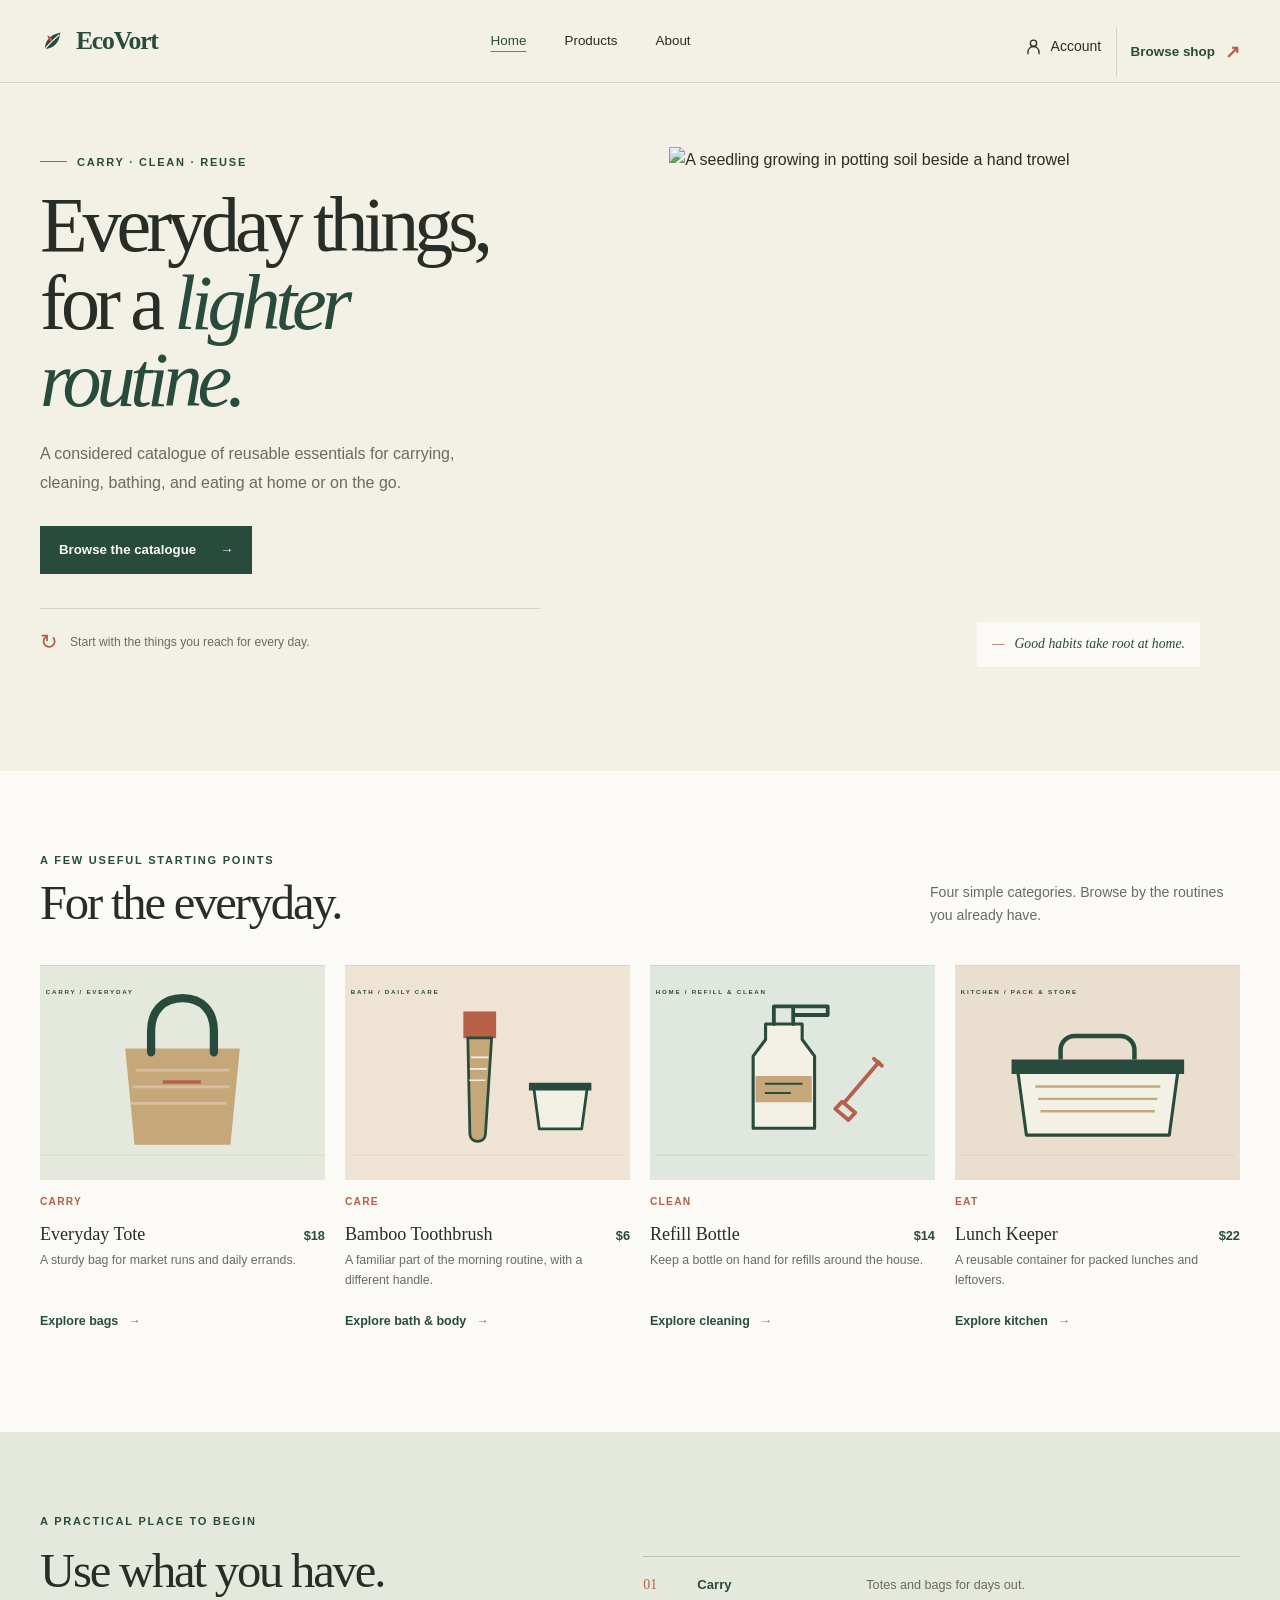
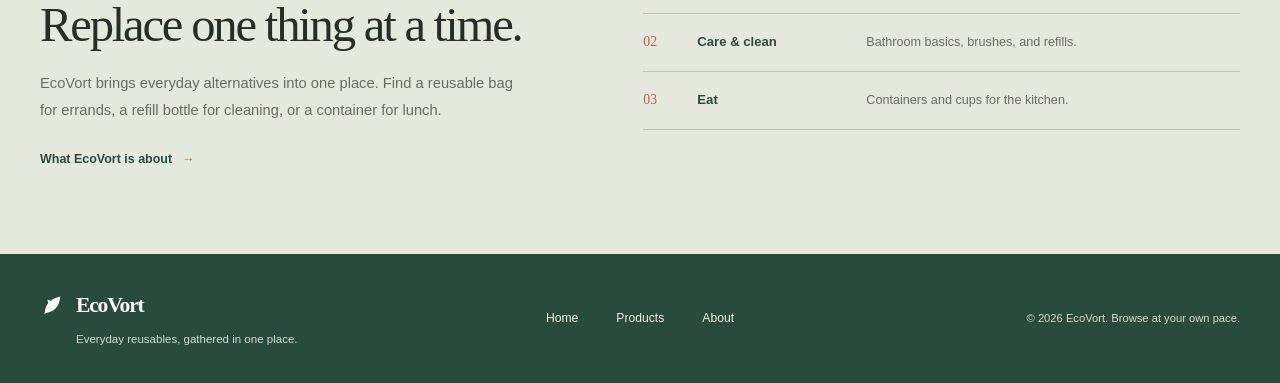
==== commit 05d165f0: "login page v3.5" ====
--- a/index.html
+++ b/index.html
@@ -11,20 +11,48 @@
 </head>
 <body>
     <a class="skip-link" href="#main-content">Skip to content</a>
-    <header class="site-header">
-        <div class="container header-content">
-            <a class="brand" href="#home" aria-label="EcoVort home">
-                <img class="brand-mark" src="assets/ecovort-logo.svg" alt="">
-                <span>EcoVort</span>
+  <header class="site-header">
+    <div class="container header-content">
+
+        <a class="brand" href="#home" aria-label="EcoVort home">
+            <img class="brand-mark" src="assets/ecovort-logo.svg" alt="">
+            <span>EcoVort</span>
+        </a>
+
+        <nav class="main-nav" aria-label="Main navigation">
+            <a href="#home" aria-current="page">Home</a>
+            <a href="product.html">Products</a>
+            <a href="about.html">About</a>
+        </nav>
+
+        <div class="header-actions">
+
+            <a href="login.html" class="account-link"
+               aria-label="Sign in to your account">
+                <svg
+                    xmlns="http://www.w3.org/2000/svg"
+                    width="19"
+                    height="19"
+                    viewBox="0 0 24 24"
+                    fill="none"
+                    stroke="currentColor"
+                    stroke-width="1.7"
+                    stroke-linecap="round"
+                    stroke-linejoin="round"
+                    aria-hidden="true">
+                    <circle cx="12" cy="8" r="4"></circle>
+                    <path d="M5 21v-2a7 7 0 0 1 14 0v2"></path>
+                </svg>
+                <span>Account</span>
             </a>
-            <nav class="main-nav" aria-label="Main navigation">
-                <a href="#home" aria-current="page">Home</a>
-                <a href="product.html">Products</a>
-                <a href="about.html">About</a>
-            </nav>
-            <a class="shop-link" href="product.html#products">Browse shop <span aria-hidden="true">↗</span></a>
+
+            <a class="shop-link" href="product.html#products">
+                Browse shop <span aria-hidden="true">↗</span>
+            </a>
+
         </div>
-    </header>
+    </div>
+</header>
 
     <main id="main-content">
         <section class="hero" id="home">
--- a/css/style.css
+++ b/css/style.css
@@ -528,7 +528,7 @@
     }
 }
 
-@media (max-width: 760px) {
+@media (max-width: 860px) {
     .hero {
         padding: 40px 0 62px;
     }
@@ -674,3 +674,25 @@
         transition-duration: 0.01ms !important;
     }
 }
+
+
+.account-link {
+    display: inline-flex;
+    align-items: center;
+    gap: 8px;
+    color: var(--ink);
+    text-decoration: none;
+    font-size: 14px;
+    font-weight: 500;
+    transition: color 0.2s ease;
+    margin-right: 10px;
+    margin-top: 30px;
+}
+
+.account-link:hover {
+    color: var(--clay);
+}
+
+.account-link svg {
+    flex-shrink: 0;
+}
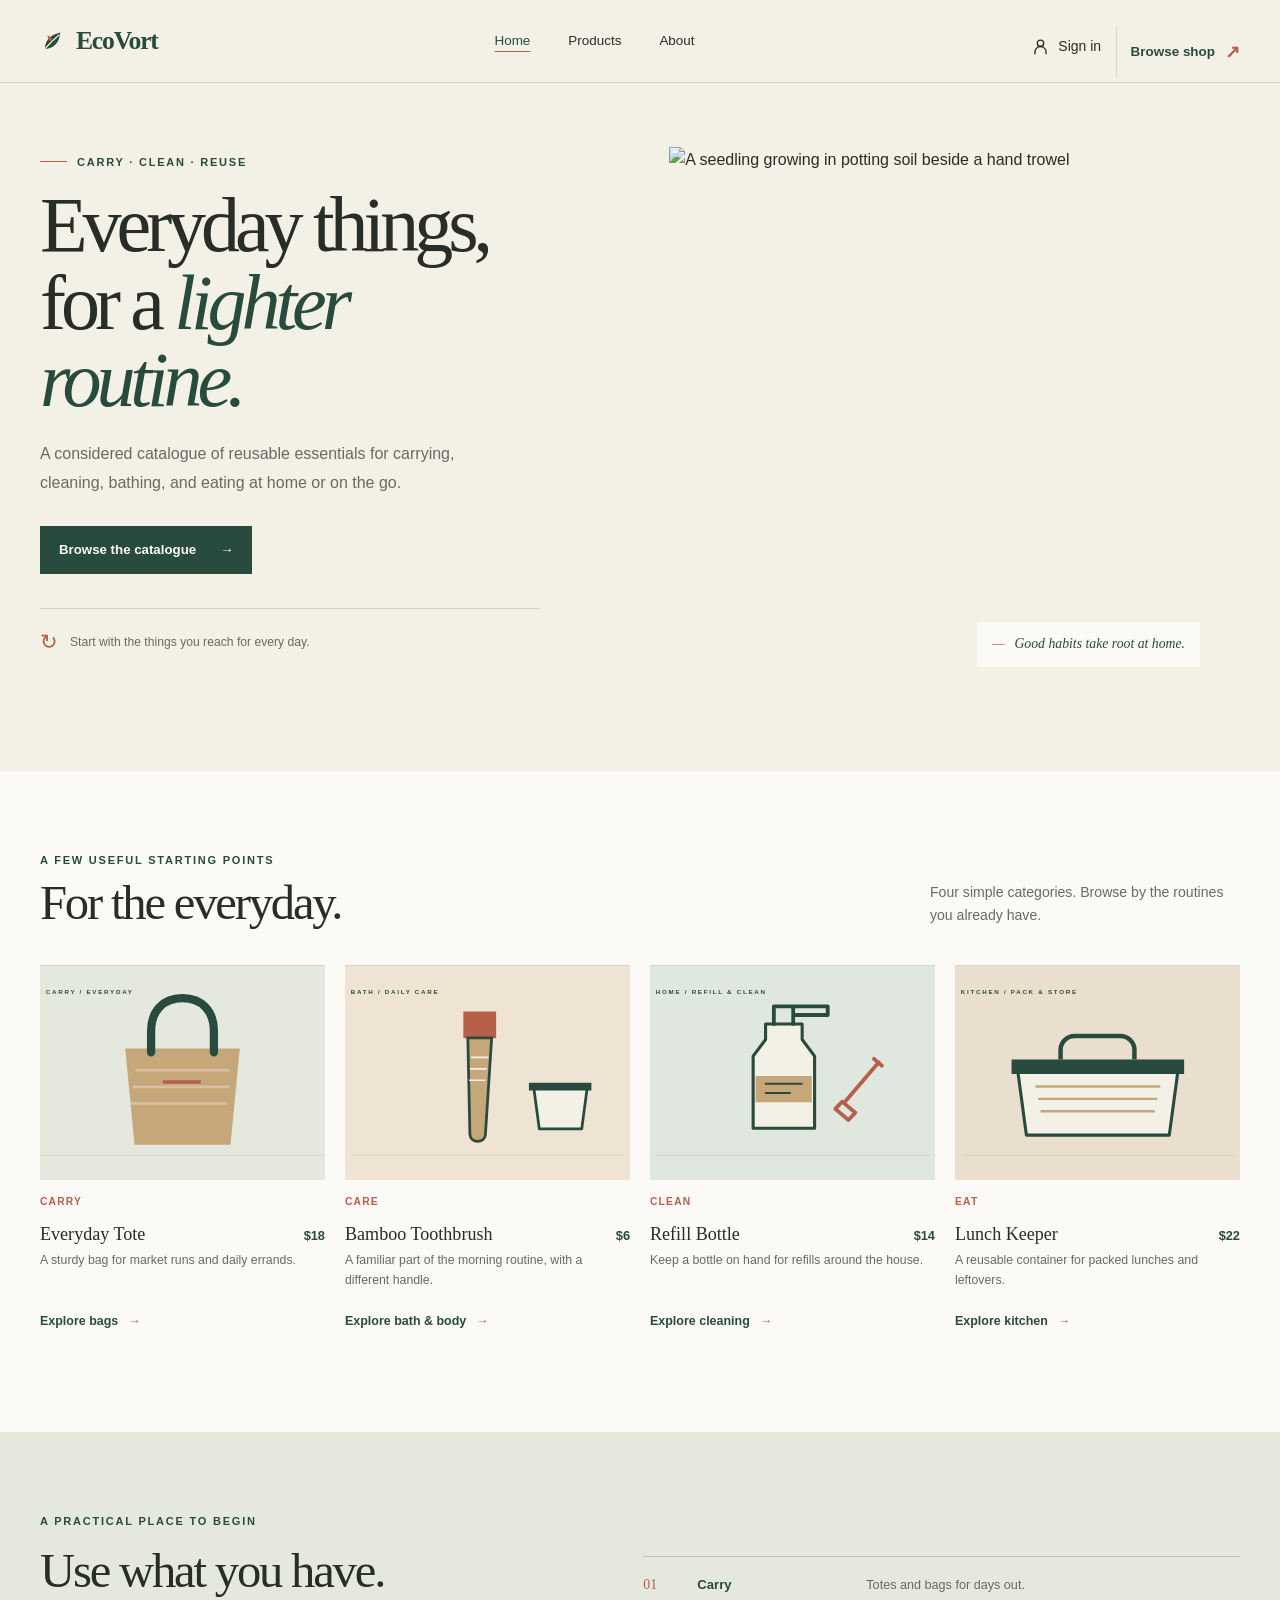
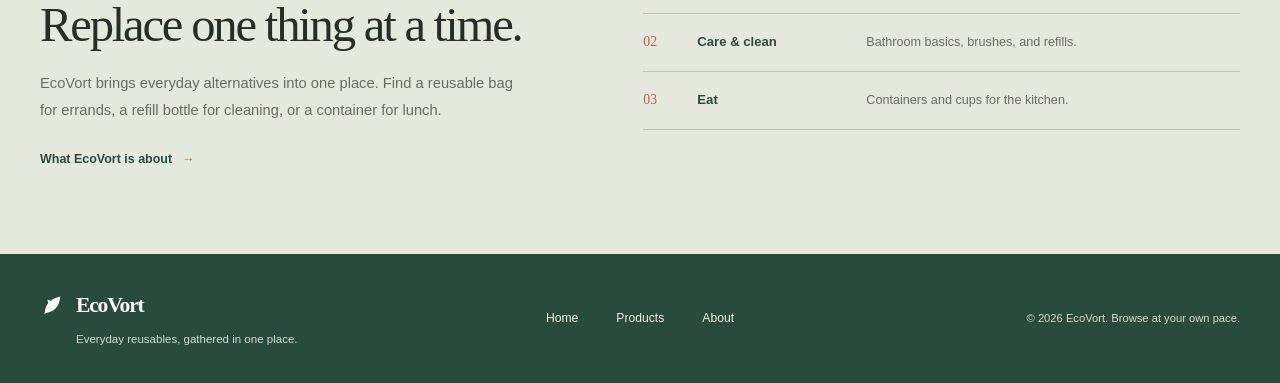
==== commit 610b47a3: "profile page update" ====
--- a/index.html
+++ b/index.html
@@ -27,24 +27,30 @@
 
         <div class="header-actions">
 
-            <a href="login.html" class="account-link"
-               aria-label="Sign in to your account">
-                <svg
-                    xmlns="http://www.w3.org/2000/svg"
-                    width="19"
-                    height="19"
-                    viewBox="0 0 24 24"
-                    fill="none"
-                    stroke="currentColor"
-                    stroke-width="1.7"
-                    stroke-linecap="round"
-                    stroke-linejoin="round"
-                    aria-hidden="true">
-                    <circle cx="12" cy="8" r="4"></circle>
-                    <path d="M5 21v-2a7 7 0 0 1 14 0v2"></path>
-                </svg>
-                <span>Account</span>
-            </a>
+           <a
+    href="login.html"
+    class="account-link"
+    data-account-link
+    aria-label="Sign in to your account">
+
+    <svg
+        xmlns="http://www.w3.org/2000/svg"
+        width="19"
+        height="19"
+        viewBox="0 0 24 24"
+        fill="none"
+        stroke="currentColor"
+        stroke-width="1.7"
+        stroke-linecap="round"
+        stroke-linejoin="round"
+        aria-hidden="true">
+
+        <circle cx="12" cy="8" r="4"></circle>
+        <path d="M5 21v-2a7 7 0 0 1 14 0v2"></path>
+    </svg>
+
+    <span data-account-label>Sign in</span>
+</a>
 
             <a class="shop-link" href="product.html#products">
                 Browse shop <span aria-hidden="true">↗</span>
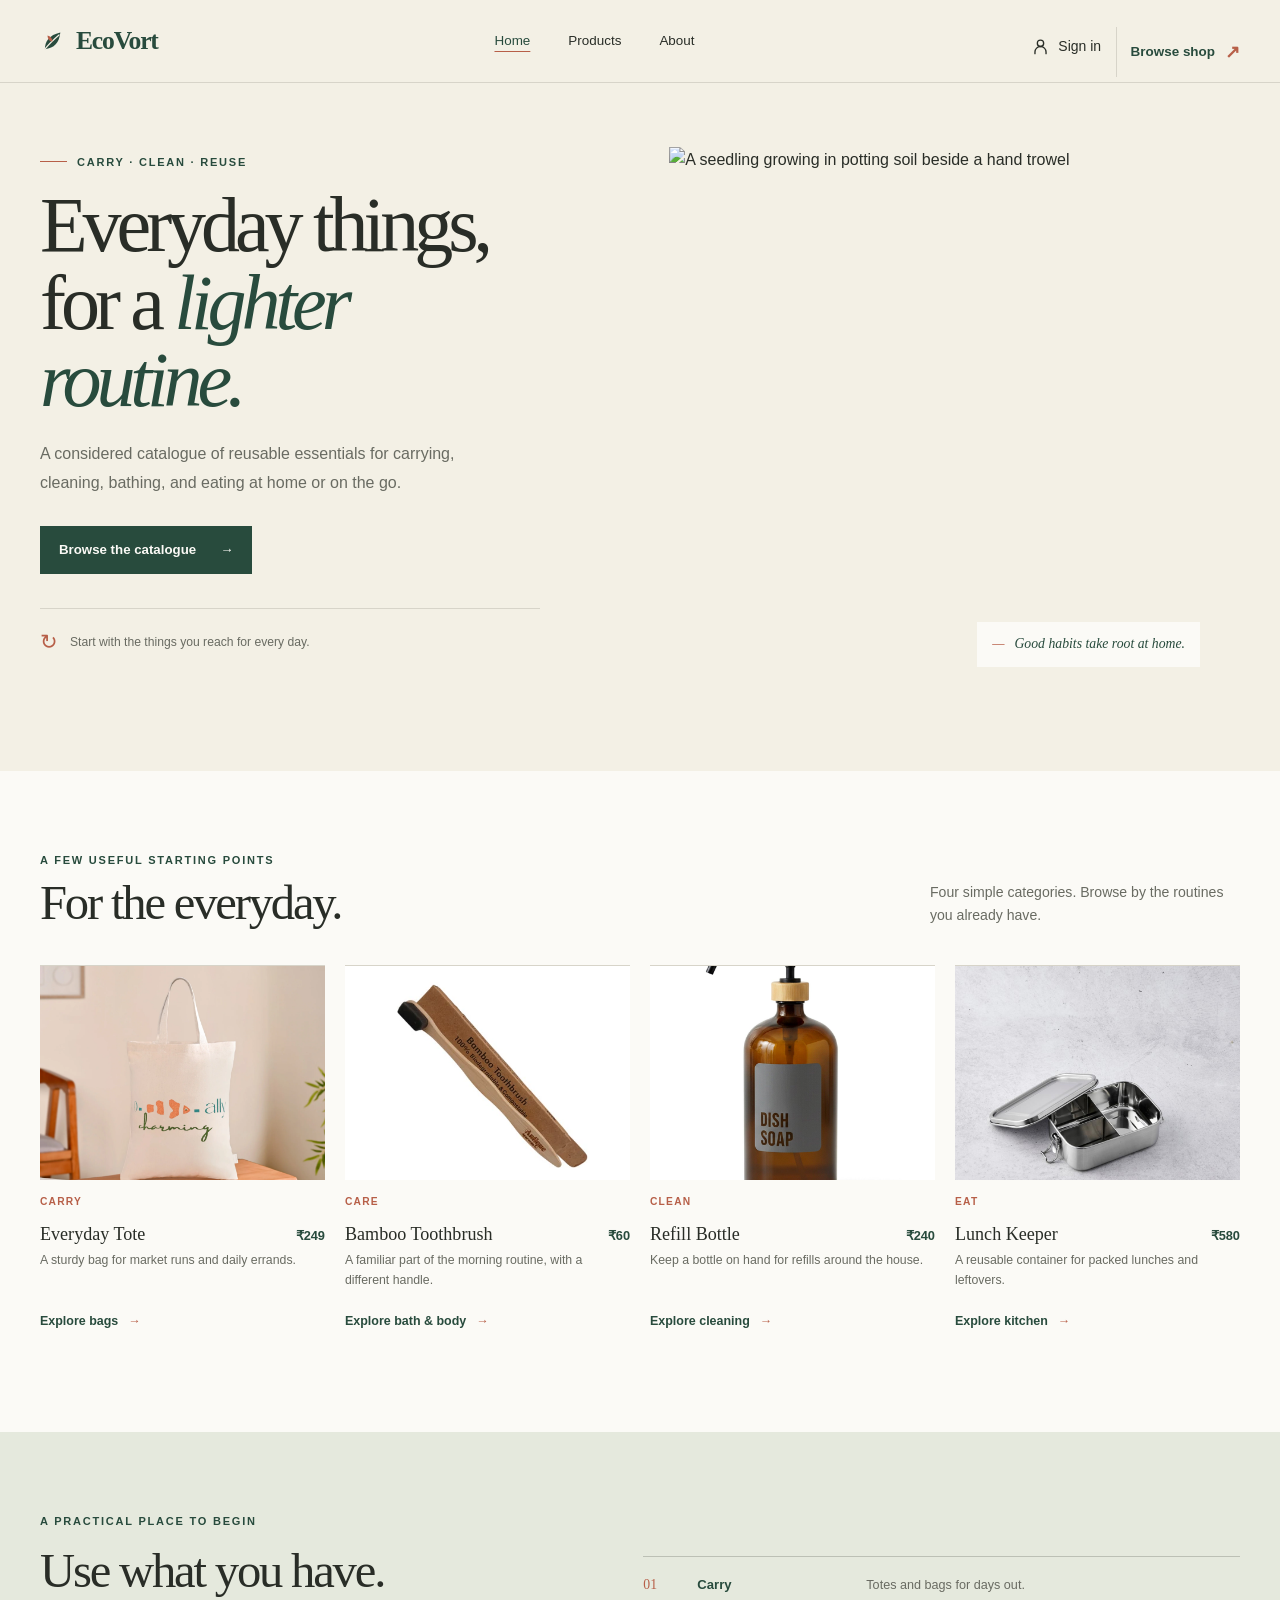
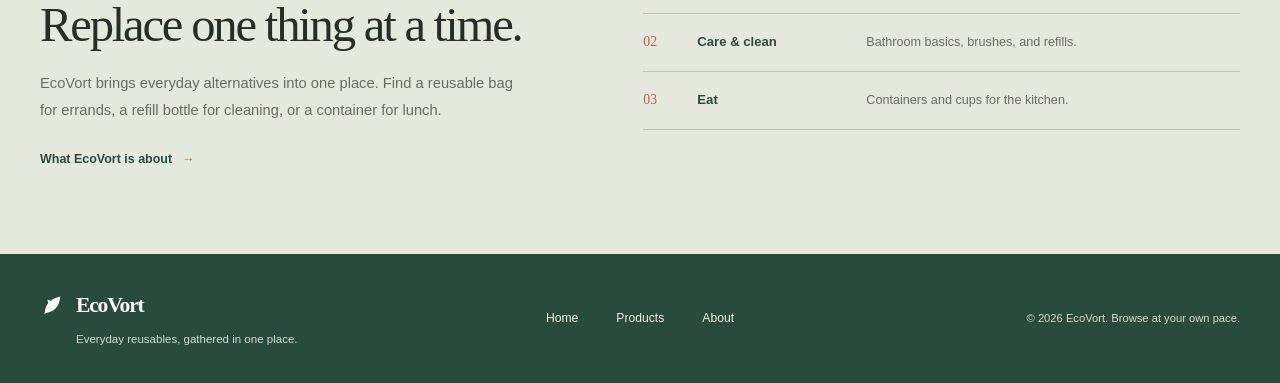
==== commit c54d5921: "EcoVort v3" ====
--- a/index.html
+++ b/index.html
@@ -104,13 +104,13 @@
                 <div class="product-grid">
                     <article class="product-card">
                         <div class="product-image-wrap">
-                            <img src="assets/category-carry.svg" alt="Illustration of a canvas tote bag" loading="lazy">
+                            <img src="product/bags-carry/canvas-carryall.png" alt="Illustration of a canvas tote bag" loading="lazy">
                         </div>
                         <span class="product-label">Carry</span>
                         <div class="product-info">
                             <div class="product-title-row">
                                 <h3>Everyday Tote</h3>
-                                <span class="price">$18</span>
+                                <span class="price">₹249</span>
                             </div>
                             <p>A sturdy bag for market runs and daily errands.</p>
                             <a class="product-link" href="product.html#bags-heading">Explore bags <span aria-hidden="true">→</span></a>
@@ -118,13 +118,13 @@
                     </article>
                     <article class="product-card">
                         <div class="product-image-wrap">
-                            <img src="assets/category-care.svg" alt="Illustration of everyday bath and body items" loading="lazy">
+                            <img src="product/bath-body/bamboocare.png" alt="Illustration of everyday bath and body items" loading="lazy">
                         </div>
                         <span class="product-label">Care</span>
                         <div class="product-info">
                             <div class="product-title-row">
                                 <h3>Bamboo Toothbrush</h3>
-                                <span class="price">$6</span>
+                                <span class="price">₹60</span>
                             </div>
                             <p>A familiar part of the morning routine, with a different handle.</p>
                             <a class="product-link" href="product.html#care-heading">Explore bath &amp; body <span aria-hidden="true">→</span></a>
@@ -132,13 +132,13 @@
                     </article>
                     <article class="product-card">
                         <div class="product-image-wrap">
-                            <img src="assets/category-cleaning.svg" alt="Illustration of a refill bottle and cleaning brush" loading="lazy">
+                            <img src="product/home-cleaning/loopwash.png" alt="Illustration of a refill bottle and cleaning brush" loading="lazy">
                         </div>
                         <span class="product-label">Clean</span>
                         <div class="product-info">
                             <div class="product-title-row">
                                 <h3>Refill Bottle</h3>
-                                <span class="price">$14</span>
+                                <span class="price">₹240</span>
                             </div>
                             <p>Keep a bottle on hand for refills around the house.</p>
                             <a class="product-link" href="product.html#cleaning-heading">Explore cleaning <span aria-hidden="true">→</span></a>
@@ -146,13 +146,13 @@
                     </article>
                     <article class="product-card">
                         <div class="product-image-wrap">
-                            <img src="assets/category-kitchen.svg" alt="Illustration of a reusable food container" loading="lazy">
+                            <img src="product/kitchen-Dining/bentoearth.png" alt="Illustration of a reusable food container" loading="lazy">
                         </div>
                         <span class="product-label">Eat</span>
                         <div class="product-info">
                             <div class="product-title-row">
                                 <h3>Lunch Keeper</h3>
-                                <span class="price">$22</span>
+                                <span class="price">₹580</span>
                             </div>
                             <p>A reusable container for packed lunches and leftovers.</p>
                             <a class="product-link" href="product.html#kitchen-heading">Explore kitchen <span aria-hidden="true">→</span></a>
